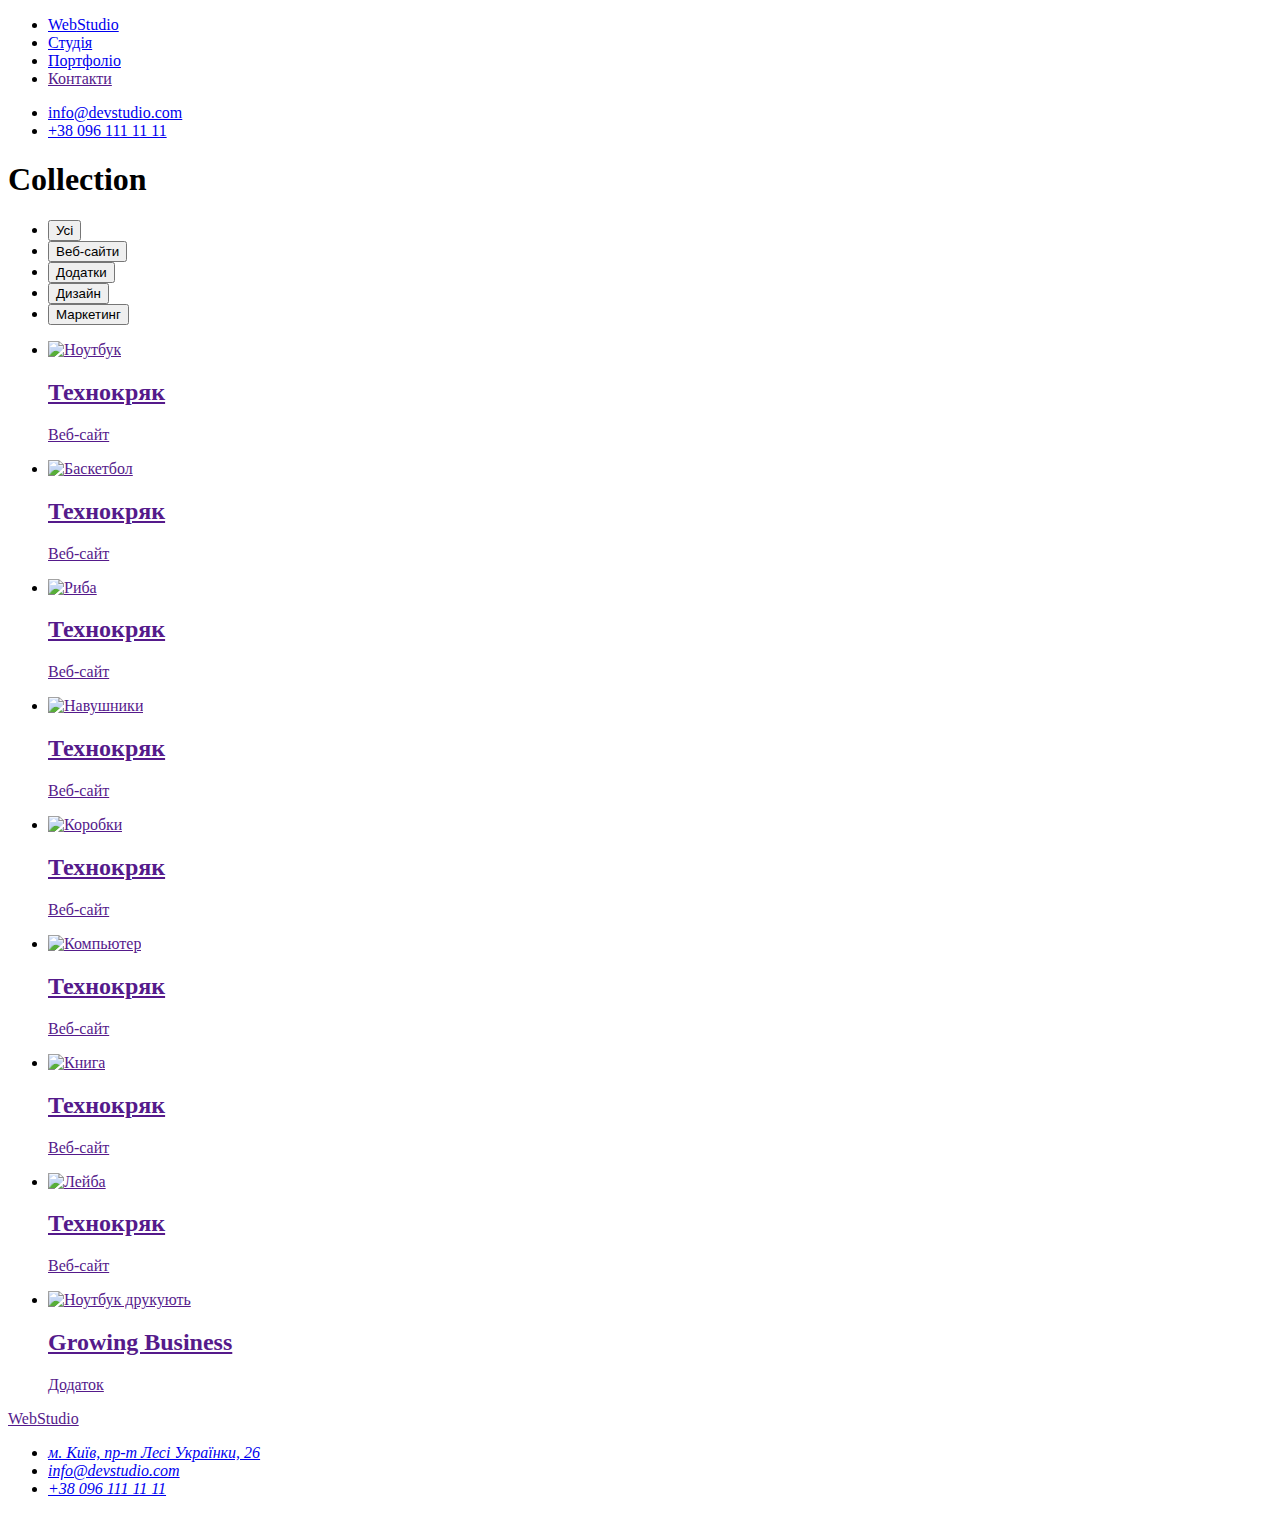
==== portfolio.html @ fc99e3ee "Add files via upload" ====
<!DOCTYPE html>
<html lang="en">
  <head>
    <meta charset="UTF-8" />
    <meta http-equiv="X-UA-Compatible" content="IE=edge" />
    <meta name="viewport" content="width=device-width, initial-scale=1.0" />
    <title>HomeWorkTwo</title>
    <link rel="stylesheet" href="./css/style.css" />
    <link rel="preconnect" href="https://fonts.googleapis.com" />
    <link rel="preconnect" href="https://fonts.gstatic.com" crossorigin />
    <link
      href="https://fonts.googleapis.com/css2?family=Raleway:wght@700&family=Roboto:wght@400;500;700;900&display=swap"
      rel="stylesheet"
    />
  </head>
  <body>
    <header class="border-head">
      <div class="container container-head">
        <nav>
          <ul class="list site-nav head-list">
            <li>
              <a class="decoration-link logo" href="./index.html"
                ><span class="logo-blue">Web</span><span class="logo-black">Studio</span></a
              >
            </li>
            <li class="link-head">
              <a class="link decoration-link" href="./index.html">Студія</a>
            </li>
            <li class="link-head">
              <a class="link decoration-link current" href="./portfolio.html">Портфоліо</a>
            </li>
            <li class="link-head">
              <a class="decoration-link link" href="">Контакти</a>
            </li>
          </ul>
        </nav>
        <ul class="list head-list">
          <li class="mail">
            <a class="link mail-link decoration-link" href="mailto:info@devstuio.com"
              >info@devstudio.com</a
            >
          </li>
          <li class="mail">
            <a class="link tel-link decoration-link" href="tel:+380961111111">+38 096 111 11 11</a>
          </li>
        </ul>
      </div>
    </header>
    <main>      
      <section class="collection">
        <div class="container">
          <h1 class="visually-hidden">Collection</h1>
          <ul class="list btn-port">
            <li class="list-btn">
              <button class="button-port current" type="button">Усі</button>
            </li>
            <li class="list-btn">
              <button class="button-port" type="button">Веб-сайти</button>
            </li>
            <li class="list-btn">
              <button class="button-port" type="button">Додатки</button>
            </li>
            <li class="list-btn">
              <button class="button-port" type="button">Дизайн</button>
            </li>
            <li class="list-btn">
              <button class="button-port" type="button">Маркетинг</button>
            </li>
          </ul>
          <ul class="list list-collection">
            <li class="link-collection">
              <a class="decoration-link" href="">
                <img
                  class="img-collection"
                  src="./images/laptop.jpg"
                  alt="Ноутбук"
                  width="370"
                  height="294"
                />
                <div class="border-col">
                  <h2 class="title-collection">Технокряк</h2>
                  <p class="text-collection">Веб-сайт</p>
                </div>
              </a>
            </li>
            <li class="link-collection">
              <a class="decoration-link" href="">
                <img
                  class="img-collection"
                  src="./images/basketball.jpg"
                  alt="Баскетбол"
                  width="370"
                  height="294"
                />
                <div class="border-col">
                  <h2 class="title-collection">Технокряк</h2>
                  <p class="text-collection">Веб-сайт</p>
                </div>
              </a>
            </li>
            <li class="link-collection">
              <a class="decoration-link" href="">
                <img
                  class="img-collection"
                  src="./images/fish.jpg"
                  alt="Риба"
                  width="370"
                  height="294"
                />
                <div class="border-col">
                  <h2 class="title-collection">Технокряк</h2>
                  <p class="text-collection">Веб-сайт</p>
                </div>
              </a>
            </li>
            <li class="link-collection">
              <a class="decoration-link" href="">
                <img
                  class="img-collection"
                  src="./images/headphone.jpg"
                  alt="Навушники"
                  width="370"
                  height="294"
                />
                <div class="border-col">
                  <h2 class="title-collection">Технокряк</h2>
                  <p class="text-collection">Веб-сайт</p>
                </div>
              </a>
            </li>
            <li class="link-collection">
              <a class="decoration-link" href="">
                <img
                  class="img-collection"
                  src="./images/box.jpg"
                  alt="Коробки"
                  width="370"
                  height="294"
                />
                <div class="border-col">
                  <h2 class="title-collection">Технокряк</h2>
                  <p class="text-collection">Веб-сайт</p>
                </div>
              </a>
            </li>
            <li class="link-collection">
              <a class="decoration-link" href="">
                <img
                  class="img-collection"
                  src="./images/computer.jpg"
                  alt="Компьютер"
                  width="370"
                  height="294"
                />
                <div class="border-col">
                  <h2 class="title-collection">Технокряк</h2>
                  <p class="text-collection">Веб-сайт</p>
                </div>
              </a>
            </li>
            <li class="link-collection">
              <a class="decoration-link" href="">
                <img
                  class="img-collection"
                  src="./images/book.jpg"
                  alt="Книга"
                  width="370"
                  height="294"
                />
                <div class="border-col">
                  <h2 class="title-collection">Технокряк</h2>
                  <p class="text-collection">Веб-сайт</p>
                </div>
              </a>
            </li>
            <li class="link-collection">
              <a class="decoration-link" href="">
                <img
                  class="img-collection"
                  src="./images/label.jpg"
                  alt="Лейба"
                  width="370"
                  height="294"
                />
                <div class="border-col">
                  <h2 class="title-collection">Технокряк</h2>
                  <p class="text-collection">Веб-сайт</p>
                </div>
              </a>
            </li>
            <li class="link-collection">
              <a class="decoration-link" href="">
                <img
                  class="img-collection"
                  src="./images/laptop-print.jpg"
                  alt="Ноутбук друкують"
                  width="370"
                  height="294"
                />
                <div class="border-col">
                  <h2 class="title-collection">Growing Business</h2>
                  <p class="text-collection">Додаток</p>
                </div>
              </a>
            </li>
          </ul>
        </div>
      </section>
    </main>
    <footer class="bg-footer">
      <div class="container">
        <a class="decoration-link logo-footer" href=""
          ><span class="logo-blue">Web</span><span class="logo-white">Studio</span></a
        >
        <address>
          <ul class="list footer">
            <li class="mail">
              <a
                class="adress-footer link decoration-link"
                href="https://www.google.com/maps/place/%D0%B1%D1%83%D0%BB.+%D0%9B%D0%B5%D1%81%D0%B8+%D0%A3%D0%BA%D1%80%D0%B0%D0%B8%D0%BD%D0%BA%D0%B8,+26,+%D0%9A%D0%B8%D0%B5%D0%B2,+%D0%A3%D0%BA%D1%80%D0%B0%D0%B8%D0%BD%D0%B0,+02000/@50.4265807,30.5361971,17z/data=!3m1!4b1!4m6!3m5!1s0x40d4cf0e033ecbe9:0x57a4dffefec77da0!8m2!3d50.4265807!4d30.5383858!16s%2Fg%2F1tctq5jv"
                target="_blank"
                >м. Київ, пр-т Лесі Українки, 26</a
              >
            </li>
            <li class="mail">
              <a class="mail-footer link decoration-link" href="mailto:info@devstudio.com"
                >info@devstudio.com</a
              >
            </li>
            <li class="mail">
              <a class="tel-footer link decoration-link" href="tel:+380961111111"
                >+38 096 111 11 11</a
              >
            </li>
          </ul>
        </address>
      </div>
    </footer>
  </body>
</html>
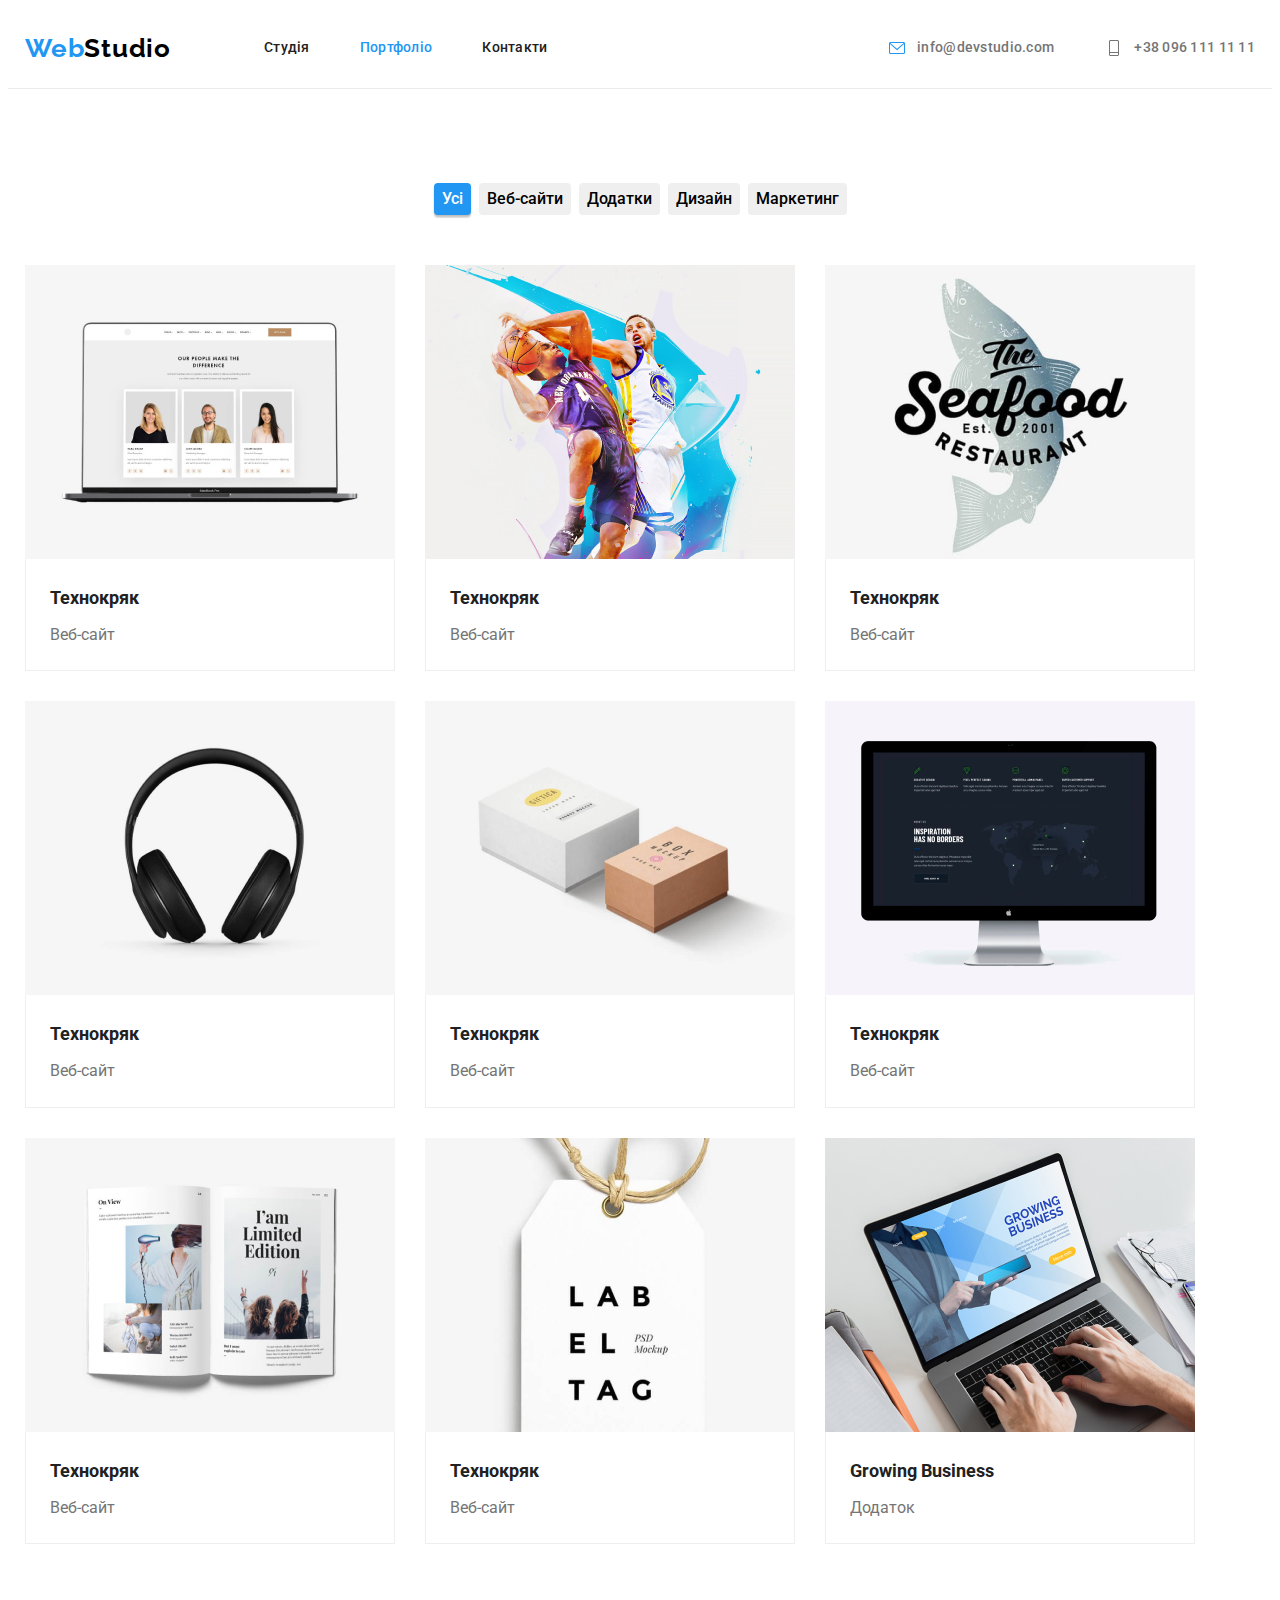
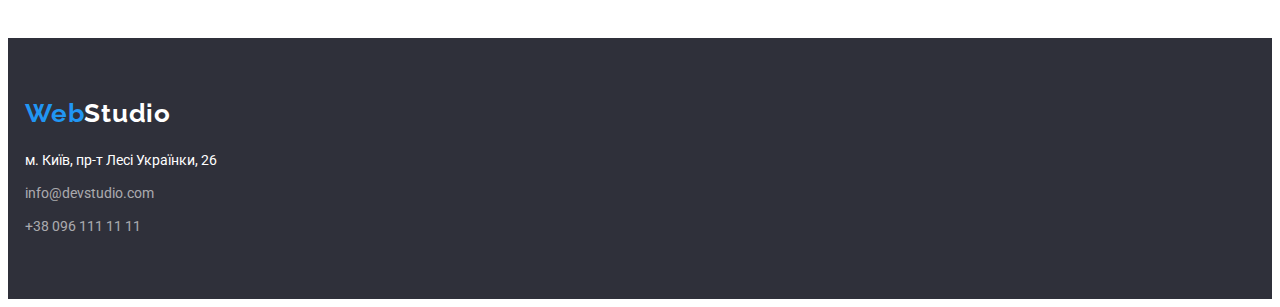
==== commit fe5d097f: "add svg   bg" ====
--- a/portfolio.html
+++ b/portfolio.html
@@ -35,12 +35,12 @@
           </ul>
         </nav>
         <ul class="list head-list">
-          <li class="mail">
+          <li class="mail icon-mail">
             <a class="link mail-link decoration-link" href="mailto:info@devstuio.com"
               >info@devstudio.com</a
             >
           </li>
-          <li class="mail">
+          <li class="mail icon-tel">
             <a class="link tel-link decoration-link" href="tel:+380961111111">+38 096 111 11 11</a>
           </li>
         </ul>
--- a/css/style.css
+++ b/css/style.css
@@ -0,0 +1,398 @@
+:root{
+    --logo-blue-color: #2196F3;
+    --title-color:#212121;
+    --text-color:#757575;
+    --logo-black-color:#000000;
+    --white-color:#FFFFFF;
+    --bg-color:#2F303A;
+    --footer-mail:rgba(255, 255, 255, 0.6);
+    --button-bg-port:#F5F4FA;
+}
+/* Container */
+.container{    
+    margin-left:auto;
+    margin-right:auto;
+    width:1230px;
+    padding-left:15px;
+    padding-right:15px;
+}
+.section{
+    padding-top:120px;
+    padding-bottom:120px;
+}
+/* Шрифт Body */
+body {
+    font-family: Roboto, sans-serif;
+    color:var(--text-color);
+    font-style: normal;
+    font-weight:400;
+    font-size: 14px;        
+}
+address{
+    font-style: normal;
+}
+.list{
+    list-style: none;
+    padding:0;
+    margin:0;
+}
+.site-nav .link.current{
+    color: var(--logo-blue-color);
+}
+.invisibility{
+    opacity: 0;
+}
+.visually-hidden {
+    position: absolute;
+    white-space: nowrap;
+    width: 1px;
+    height: 1px;
+    overflow: hidden;
+    border: 0;
+    padding: 0;
+    clip: rect(0 0 0 0);
+    clip-path: inset(50%);
+    margin: -1px;
+}
+/* Шапка */
+.logo,
+.logo-footer{
+    font-family: 'Raleway';
+    font-style: normal;
+    font-weight: 700;
+    font-size: 26px;
+    line-height: 1.19;
+    letter-spacing: 0.03em;    
+}
+.logo{
+    margin-right: 93px;
+    padding-top: 24px;
+    padding-bottom: 25px;
+}
+.logo-blue{
+    color:var(--logo-blue-color) ;
+}
+.logo-black{
+    color:var(--logo-black-color) ;
+}
+.site-nav .link-head:not(:last-child){
+    margin-right: 50px;
+}
+.mail-link,
+.tel-link,
+.site-nav .link {
+    color: var(--text-color);
+    font-weight: 500;   
+    line-height: 1.14;
+    letter-spacing: 0.02em;
+
+    display:block;
+    padding-top: 32px;
+    padding-bottom: 32px;
+}
+.site-nav .link {
+    color: var(--title-color);    
+}  
+.head-list .mail:not(:last-child){
+    margin-right: 50px;
+}
+.head-list .mail{
+    display: flex;
+    align-items: center;
+}
+.head-list .mail::before{
+    display: inline-block;
+    content: "";
+    width: 20px;
+    height: 20px;   
+    margin-right: 10px;    
+}
+.icon-mail::before{
+    content: "";
+    background-image: url(../images/letter.svg);
+    background-repeat: no-repeat;
+    background-position: center;
+}
+.icon-tel::before{
+    content: "";
+    background-image: url(../images/mobil.svg);
+    background-repeat: no-repeat;
+    background-position: center;
+}
+.link:focus{
+    color: var(--logo-blue-color);
+}
+.link:hover{
+    color: var(--logo-blue-color);
+}
+.head-list{
+    display: flex;
+    align-items: center;    
+}
+.container-head{
+    display: flex;
+    justify-content: space-between;    
+}
+.border-head{
+    background-color: var(--white-color);    
+    border-bottom: 1px solid #ECECEC;
+}
+
+
+/* Головний текст */
+.titel-service{
+    color: var(--white-color);
+    font-weight: 900;
+    font-size: 44px;
+    line-height: 1.36;
+    text-align: center;
+
+    margin-top:0;
+    margin-bottom: 30px;
+}
+.block-service{
+    display: flex;
+    flex-direction: column;
+
+    
+}
+.bg-service{
+    background-image: url(../images/bg-people.jpg);
+
+    padding-top: 200px;
+    padding-bottom: 200px;
+}
+.button{
+    min-width: 216px;
+    height: 50px;
+    background-color: var(--logo-blue-color);
+    color: var(--white-color);
+    border-color:transparent;
+    border-radius: 4px;
+    cursor: pointer;
+    display: inline-block;
+    margin:0 auto;
+    
+    font-family: 'Roboto';
+    font-style: normal;
+    font-weight: 700;
+    font-size: 16px;
+    line-height: 30px;
+}
+.list .title{
+    color: var(--title-color);
+    line-height: 1.14;
+    letter-spacing: 0.03em;
+
+    margin-top: 0;
+    margin-bottom: 10px;       
+}
+.title-features {
+    padding-top: 94px;
+    padding-bottom: 94px;
+}
+.features{
+    display: flex;
+    justify-content: space-evenly;
+}
+.features-icon::before{
+    content: "";
+    height: 120px;    
+    display: block;
+    background-color: var(--button-bg-port);
+    border-radius: 4px;
+    margin-bottom: 30px;
+    background-repeat: no-repeat;
+    background-position: center;
+}
+.icon-antenna::before{
+    content: "";
+    background-image: url(../images/antenna.svg);
+    
+}
+.icon-clock::before {
+    content: "";
+    background-image: url(../images/clock.svg);
+    
+}
+.icon-diagram::before {
+    content: "";
+    background-image: url(../images/diagram.svg);
+
+}
+.icon-astronaut::before {
+    content: "";
+    background-image: url(../images/astronaut.svg);
+
+}
+.list .text{
+    line-height: 1.71;
+    letter-spacing: 0.03em;
+
+    margin-top: 0;
+    margin-bottom: 0;
+
+    width: 270px;
+}
+.work .title,
+.team .title{
+    color: var(--title-color);
+    font-size: 36px;
+    line-height: 1.16;
+    text-align: center;
+    letter-spacing: 0.03em;
+
+    margin-top: 0;
+    margin-bottom: 50px;    
+}
+.work .list{
+    display: flex;
+    justify-content: space-between;
+}
+.team .list{
+    display: flex;
+    justify-content:space-between ;
+}
+.team{
+    background-color:#F5F4FA ;
+    padding-top: 94px;
+}
+.work,
+.team{
+    padding-bottom: 94px;    
+}
+.title-name{
+    color: var(--title-color);
+    font-weight: 500; 
+    
+    margin-top: 30px;
+    margin-bottom: 10px;    
+}
+.team .text,
+.title-name{    
+    font-size: 16px;
+    line-height: 1.19;
+    letter-spacing: 0.03em;
+    text-align: center;
+}
+.team .text{
+    margin-bottom: 30px;
+}
+.one-of-team {
+    background-color: var(--white-color);
+    border-radius: 0px 0px 4px 4px;
+
+    box-shadow: 0px 2px 1px 0px rgba(0, 0, 0, 0.2),
+        0px 1px 1px 0px rgba(0, 0, 0, 0.14),
+        0px 1px 3px 0px rgba(0, 0, 0, 0.12);
+}
+
+/* Подвал */
+.logo-white{
+    color: var(--white-color);
+}
+.bg-footer{
+    background-color:var(--bg-color); 
+    
+    padding-top: 60px;
+    padding-bottom: 60px;
+}
+.adress-footer{
+    color: var(--white-color);
+    line-height: 1.71;
+}
+.mail-footer,
+.tel-footer{
+    color:var(--footer-mail) ;  
+    line-height: 1.71;
+}
+.mail-footer{
+    display: inline-block;    
+}
+.logo-footer{
+    display: inline-block;
+    margin-bottom: 20px;   
+}
+.bg-footer .mail:not(:last-child){
+    margin-bottom: 9px;
+}
+/* portfolio */
+.button-port{
+    font-style: normal;
+    font-weight: 500;
+    font-size: 16px;
+    line-height: 1.62;
+    text-align: center;
+     
+    border-radius: 4px;
+    border-color: transparent;
+    font-family: Roboto,sans-serif;
+    cursor: pointer;    
+}
+.list-btn:not(:last-child){
+    margin-right:8px;
+}
+.btn-port{  
+    margin-bottom: 50px;
+
+    display: flex;
+    justify-content: center;
+}
+.button-port.current,
+.button-port:hover{
+    color: var(--white-color);
+    background-color: var(--logo-blue-color);     
+    box-shadow: 0px 3px 1px rgba(0, 0, 0, 0.1),
+    0px 1px 2px rgba(0, 0, 0, 0.08), 
+    0px 2px 2px rgba(0, 0, 0, 0.12);
+}
+.title-collection{    
+    color: var(--title-color);
+    font-size: 18px;
+    line-height: 2;
+
+    margin-top: 20px;
+    margin-bottom: 4px;
+    padding-left: 24px;
+}
+.text-collection{
+    color: var(--text-color);
+    font-size: 16px;
+    line-height: 1.9;
+
+    margin-top: 0;
+    margin-bottom: 20px;
+    padding-left: 24px;
+}
+.list-collection{
+    display: flex;
+    flex-wrap: wrap;  
+    gap:30px;
+}
+
+.decoration-link{
+    text-decoration: none;
+    }
+/* .link-collection:not(:nth-last-child(-n+3)){
+    margin-bottom: 30px;
+}
+.link-collection:not(:nth-child(3n + 0)){
+    margin-right: 30px;
+} */
+.border-col{    
+    border: 1px solid #EEEEEE;
+    background: #FFFFFF;
+    border-top-color:transparent;
+}
+.collection{
+    padding-top:94px;
+    padding-bottom:94px;
+}
+.img-collection{
+    display:block;
+}
+.link-collection:hover{
+    box-shadow: 0px 1px 1px rgba(0, 0, 0, 0.12),
+     0px 4px 4px rgba(0, 0, 0, 0.06),
+     1px 4px 6px rgba(0, 0, 0, 0.16);
+}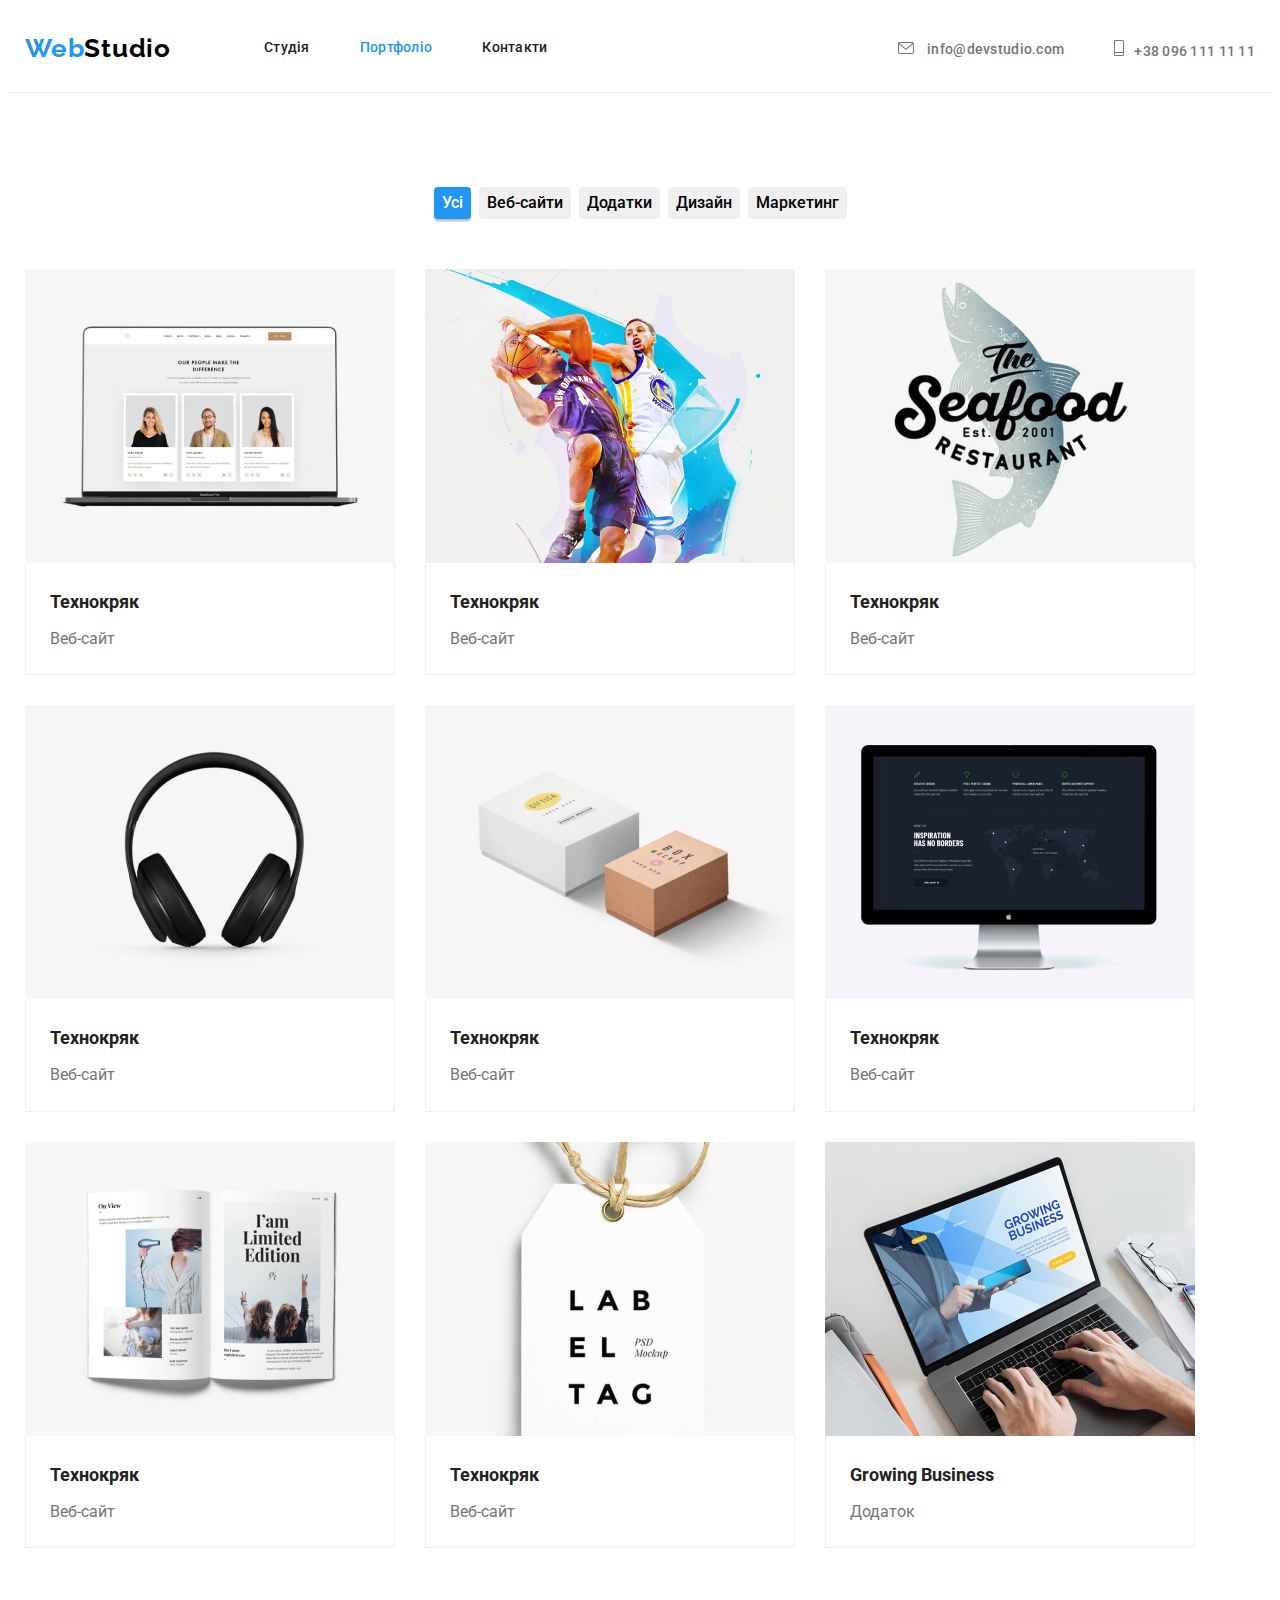
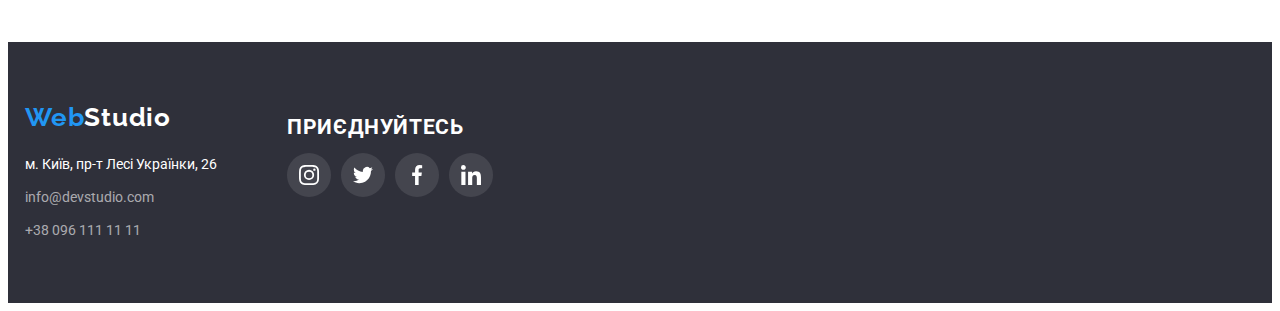
==== commit b7d878f5: "add icon" ====
--- a/portfolio.html
+++ b/portfolio.html
@@ -24,7 +24,7 @@
               >
             </li>
             <li class="link-head">
-              <a class="link decoration-link" href="./index.html">Студія</a>
+              <a class="link decoration-link " href="./index.html">Студія</a>
             </li>
             <li class="link-head">
               <a class="link decoration-link current" href="./portfolio.html">Портфоліо</a>
@@ -35,13 +35,15 @@
           </ul>
         </nav>
         <ul class="list head-list">
-          <li class="mail icon-mail">
+          <li class="mail ">
             <a class="link mail-link decoration-link" href="mailto:info@devstuio.com"
-              >info@devstudio.com</a
+              ><svg class="icon-mail"><use href="./images/symbol-defs-first.svg#icon-letter"></use></svg>
+              info@devstudio.com</a
             >
           </li>
-          <li class="mail icon-tel">
-            <a class="link tel-link decoration-link" href="tel:+380961111111">+38 096 111 11 11</a>
+          <li class="mail">
+            <a class="link tel-link decoration-link" href="tel:+380961111111">
+              <svg class="icon-mobil"><use href="./images/symbol-defs-first.svg#icon-mobil"></use></svg>+38 096 111 11 11</a>
           </li>
         </ul>
       </div>
@@ -208,32 +210,68 @@
       </section>
     </main>
     <footer class="bg-footer">
-      <div class="container">
-        <a class="decoration-link logo-footer" href=""
-          ><span class="logo-blue">Web</span><span class="logo-white">Studio</span></a
-        >
-        <address>
-          <ul class="list footer">
-            <li class="mail">
-              <a
-                class="adress-footer link decoration-link"
-                href="https://www.google.com/maps/place/%D0%B1%D1%83%D0%BB.+%D0%9B%D0%B5%D1%81%D0%B8+%D0%A3%D0%BA%D1%80%D0%B0%D0%B8%D0%BD%D0%BA%D0%B8,+26,+%D0%9A%D0%B8%D0%B5%D0%B2,+%D0%A3%D0%BA%D1%80%D0%B0%D0%B8%D0%BD%D0%B0,+02000/@50.4265807,30.5361971,17z/data=!3m1!4b1!4m6!3m5!1s0x40d4cf0e033ecbe9:0x57a4dffefec77da0!8m2!3d50.4265807!4d30.5383858!16s%2Fg%2F1tctq5jv"
-                target="_blank"
-                >м. Київ, пр-т Лесі Українки, 26</a
-              >
-            </li>
-            <li class="mail">
-              <a class="mail-footer link decoration-link" href="mailto:info@devstudio.com"
-                >info@devstudio.com</a
-              >
-            </li>
-            <li class="mail">
-              <a class="tel-footer link decoration-link" href="tel:+380961111111"
-                >+38 096 111 11 11</a
-              >
-            </li>
-          </ul>
-        </address>
+      <div class="container footer-address">
+        <div class="address-mail">
+          <a class="decoration-link logo-footer" href=""
+            ><span class="logo-blue">Web</span><span class="logo-white">Studio</span></a
+          >
+          <address>
+            <ul class="list footer">
+              <li class="mail">
+                <a
+                  class="adress-footer link decoration-link"
+                  href="https://www.google.com/maps/place/%D0%B1%D1%83%D0%BB.+%D0%9B%D0%B5%D1%81%D0%B8+%D0%A3%D0%BA%D1%80%D0%B0%D0%B8%D0%BD%D0%BA%D0%B8,+26,+%D0%9A%D0%B8%D0%B5%D0%B2,+%D0%A3%D0%BA%D1%80%D0%B0%D0%B8%D0%BD%D0%B0,+02000/@50.4265807,30.5361971,17z/data=!3m1!4b1!4m6!3m5!1s0x40d4cf0e033ecbe9:0x57a4dffefec77da0!8m2!3d50.4265807!4d30.5383858!16s%2Fg%2F1tctq5jv"
+                  target="_blank"
+                  >м. Київ, пр-т Лесі Українки, 26</a
+                >
+              </li>
+              <li class="mail">
+                <a class="mail-footer link decoration-link" href="mailto:info@devstudio.com"
+                  >info@devstudio.com</a
+                >
+              </li>
+              <li class="mail">
+                <a class="tel-footer link decoration-link" href="tel:+380961111111"
+                  >+38 096 111 11 11</a
+                >
+              </li>
+            </ul>
+          </address>
+        </div>
+        <div >
+          <h2 class="title-footer">приєднуйтесь</h2>
+          <ul class="action-footer">
+                    <li class="list-footer">
+                      <a class="link-footer" href="">
+                        <svg class="icon-footer">
+                          <use href="./images/symbol-defs.svg#icon-instagram"></use>
+                        </svg>
+                      </a>
+                    </li>
+                    <li class="list-footer">
+                      <a class="link-footer" href="">
+                        <svg class="icon-footer">
+                          <use href="./images/symbol-defs.svg#icon-twitter"></use>
+                        </svg>
+                      </a>
+                    </li>
+                    <li class="list-footer">
+                      <a class="link-footer" href="">
+                        <svg class="icon-footer">
+                          <use href="./images/symbol-defs.svg#icon-facebook"></use>
+                        </svg>
+                      </a>
+                    </li>
+                    <li class="list-footer">
+                      <a class="link-footer" href="">
+                        <svg class="icon-footer">
+                          <use href="./images/symbol-defs.svg#icon-linkedin"></use>
+                        </svg>
+                      </a>
+                    </li>
+                  </ul>
+        </div>
+
       </div>
     </footer>
   </body>
--- a/css/style.css
+++ b/css/style.css
@@ -7,6 +7,7 @@
     --bg-color:#2F303A;
     --footer-mail:rgba(255, 255, 255, 0.6);
     --button-bg-port:#F5F4FA;
+    --icon-color:#AFB1B8;
 }
 /* Container */
 .container{    
@@ -100,30 +101,27 @@
     display: flex;
     align-items: center;
 }
-.head-list .mail::before{
-    display: inline-block;
-    content: "";
-    width: 20px;
-    height: 20px;   
-    margin-right: 10px;    
-}
-.icon-mail::before{
-    content: "";
-    background-image: url(../images/letter.svg);
-    background-repeat: no-repeat;
-    background-position: center;
-}
-.icon-tel::before{
-    content: "";
-    background-image: url(../images/mobil.svg);
-    background-repeat: no-repeat;
-    background-position: center;
+
+.icon-mail,
+.icon-mobil{
+    height: 12px;
+    width: 16px;
+    margin-right: 10px;
+    fill: var(--text-color);
+}
+.icon-mobil{
+    height: 16px;
+    width: 10px;
 }
 .link:focus{
     color: var(--logo-blue-color);
 }
 .link:hover{
     color: var(--logo-blue-color);
+}
+.link:hover .icon-mail,
+.link:hover .icon-mobil{
+    fill: var(--logo-blue-color);
 }
 .head-list{
     display: flex;
@@ -263,9 +261,8 @@
 }
 .title-name{
     color: var(--title-color);
-    font-weight: 500; 
+    font-weight: 500;     
     
-    margin-top: 30px;
     margin-bottom: 10px;    
 }
 .team .text,
@@ -276,6 +273,10 @@
     text-align: center;
 }
 .team .text{
+    margin-bottom: 16px;
+}
+.team-name{
+    margin-top: 30px;
     margin-bottom: 30px;
 }
 .one-of-team {
@@ -286,7 +287,23 @@
         0px 1px 1px 0px rgba(0, 0, 0, 0.14),
         0px 1px 3px 0px rgba(0, 0, 0, 0.12);
 }
-
+.client{
+    margin-top: 94px;
+    margin-bottom: 94px;
+}
+.title-client{        
+    font-weight: 700;
+    font-size: 36px;
+    line-height: 1.16;
+    text-align: center;
+    letter-spacing: 0.03em;
+    color: var(--title-color);
+
+    margin:0;
+    margin-bottom: 50px;
+    padding:0;
+
+}
 /* Подвал */
 .logo-white{
     color: var(--white-color);
@@ -316,6 +333,20 @@
 .bg-footer .mail:not(:last-child){
     margin-bottom: 9px;
 }
+.title-footer{        
+    font-weight: 700;        
+    line-height: 16px;
+    letter-spacing: 0.03em;
+    text-transform: uppercase;    
+    color:var(--white-color);
+}
+.footer-address{
+    display: flex;
+}
+.address-mail{
+    margin-right: 70px;
+}
+
 /* portfolio */
 .button-port{
     font-style: normal;
@@ -395,4 +426,79 @@
     box-shadow: 0px 1px 1px rgba(0, 0, 0, 0.12),
      0px 4px 4px rgba(0, 0, 0, 0.06),
      1px 4px 6px rgba(0, 0, 0, 0.16);
+}
+/* Іконки соц.*/
+.action,
+.action-footer{
+    display: flex;
+    padding:0;
+    margin:0;    
+    list-style: none;
+}
+.action{
+    margin-left: 32px;
+    margin-right: 32px;
+}
+.icon-social,
+.icon-footer{
+    height: 20px;
+    width: 20px;    
+    padding:12px;
+    fill:var(--white-color);      
+}
+.icon-social{
+    fill: var(--icon-color);
+}
+.link-icon,
+.link-footer{    
+    border-radius: 50%;
+    margin: 0;
+    padding: 0;       
+    width: 44px;
+    height: 44px;
+    display: block;     
+}
+.link-footer{
+    background-color: rgba(255, 255, 255, 0.1);
+}
+.list-icon:not(:last-child),
+.list-footer:not(:last-child){
+    margin-right: 10px;
+}
+.icon-social:hover{
+    fill: #FFFFFF;   
+}
+.link-icon:hover,
+.link-footer:hover{
+    background-color:#2196F3 ;
+    border-radius: 50%;
+}
+/* Клієнти */
+.action-client{
+    display: flex;
+    padding: 0;
+    margin: 0;
+    list-style: none;
+}
+.icon-client{
+    fill:var(--icon-color);
+    width: 106px;
+    height: 60px;
+    padding: 16px 32px;
+}
+.link-client{
+    border: 1px solid #AFB1B8;
+    height: 92px;
+    width: 170px;
+    display: block;
+    border-radius: 4px;
+}
+.link-client:hover{
+    border-color:var(--logo-blue-color);
+}
+.link-client:hover .icon-client{
+    fill: var(--logo-blue-color);
+}
+.list-client:not(:last-child){
+    margin-right: 30px;
 }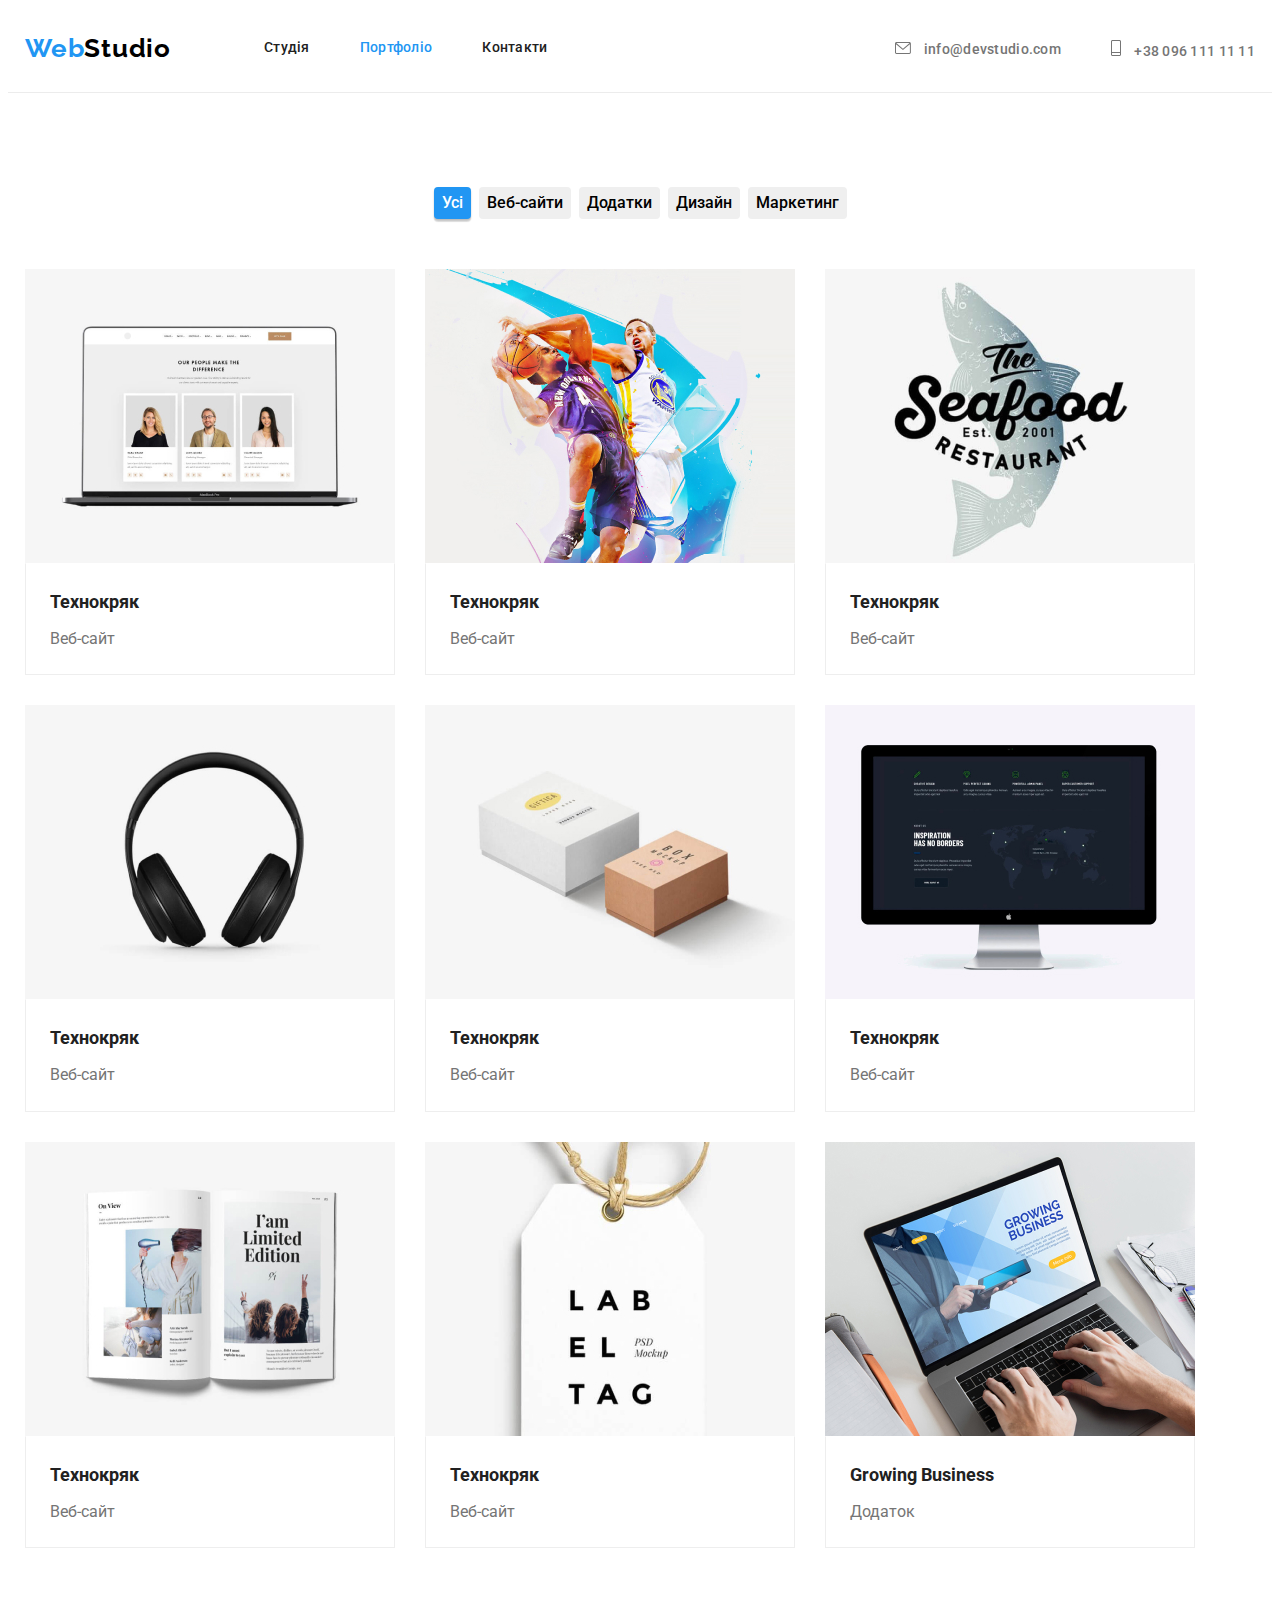
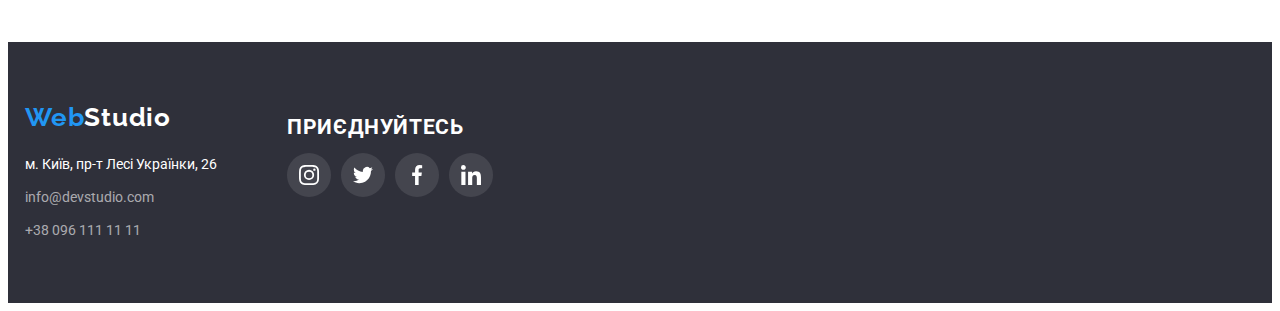
==== commit 6cb1dcd1: "delete svg" ====
--- a/portfolio.html
+++ b/portfolio.html
@@ -6,6 +6,7 @@
     <meta name="viewport" content="width=device-width, initial-scale=1.0" />
     <title>HomeWorkTwo</title>
     <link rel="stylesheet" href="./css/style.css" />
+    <link rel="stylesheet" href="node_modules/modern-normalize/modern-normalize.css" />
     <link rel="preconnect" href="https://fonts.googleapis.com" />
     <link rel="preconnect" href="https://fonts.gstatic.com" crossorigin />
     <link
@@ -24,7 +25,7 @@
               >
             </li>
             <li class="link-head">
-              <a class="link decoration-link " href="./index.html">Студія</a>
+              <a class="link decoration-link" href="./index.html">Студія</a>
             </li>
             <li class="link-head">
               <a class="link decoration-link current" href="./portfolio.html">Портфоліо</a>
@@ -35,20 +36,25 @@
           </ul>
         </nav>
         <ul class="list head-list">
-          <li class="mail ">
+          <li class="mail">
             <a class="link mail-link decoration-link" href="mailto:info@devstuio.com"
-              ><svg class="icon-mail"><use href="./images/symbol-defs-first.svg#icon-letter"></use></svg>
+              ><svg class="icon-mail">
+                <use href="./images/symbol-defs-first.svg#icon-letter"></use>
+              </svg>
               info@devstudio.com</a
             >
           </li>
           <li class="mail">
             <a class="link tel-link decoration-link" href="tel:+380961111111">
-              <svg class="icon-mobil"><use href="./images/symbol-defs-first.svg#icon-mobil"></use></svg>+38 096 111 11 11</a>
+              <svg class="icon-mobil">
+                <use href="./images/symbol-defs-first.svg#icon-mobil"></use></svg>
+                +38 096 111 11 11</a
+            >
           </li>
         </ul>
       </div>
     </header>
-    <main>      
+    <main>
       <section class="collection">
         <div class="container">
           <h1 class="visually-hidden">Collection</h1>
@@ -238,40 +244,39 @@
             </ul>
           </address>
         </div>
-        <div >
+        <div>
           <h2 class="title-footer">приєднуйтесь</h2>
           <ul class="action-footer">
-                    <li class="list-footer">
-                      <a class="link-footer" href="">
-                        <svg class="icon-footer">
-                          <use href="./images/symbol-defs.svg#icon-instagram"></use>
-                        </svg>
-                      </a>
-                    </li>
-                    <li class="list-footer">
-                      <a class="link-footer" href="">
-                        <svg class="icon-footer">
-                          <use href="./images/symbol-defs.svg#icon-twitter"></use>
-                        </svg>
-                      </a>
-                    </li>
-                    <li class="list-footer">
-                      <a class="link-footer" href="">
-                        <svg class="icon-footer">
-                          <use href="./images/symbol-defs.svg#icon-facebook"></use>
-                        </svg>
-                      </a>
-                    </li>
-                    <li class="list-footer">
-                      <a class="link-footer" href="">
-                        <svg class="icon-footer">
-                          <use href="./images/symbol-defs.svg#icon-linkedin"></use>
-                        </svg>
-                      </a>
-                    </li>
-                  </ul>
+            <li class="list-footer">
+              <a class="link-footer" href="">
+                <svg class="icon-footer">
+                  <use href="./images/symbol-defs.svg#icon-instagram"></use>
+                </svg>
+              </a>
+            </li>
+            <li class="list-footer">
+              <a class="link-footer" href="">
+                <svg class="icon-footer">
+                  <use href="./images/symbol-defs.svg#icon-twitter"></use>
+                </svg>
+              </a>
+            </li>
+            <li class="list-footer">
+              <a class="link-footer" href="">
+                <svg class="icon-footer">
+                  <use href="./images/symbol-defs.svg#icon-facebook"></use>
+                </svg>
+              </a>
+            </li>
+            <li class="list-footer">
+              <a class="link-footer" href="">
+                <svg class="icon-footer">
+                  <use href="./images/symbol-defs.svg#icon-linkedin"></use>
+                </svg>
+              </a>
+            </li>
+          </ul>
         </div>
-
       </div>
     </footer>
   </body>
